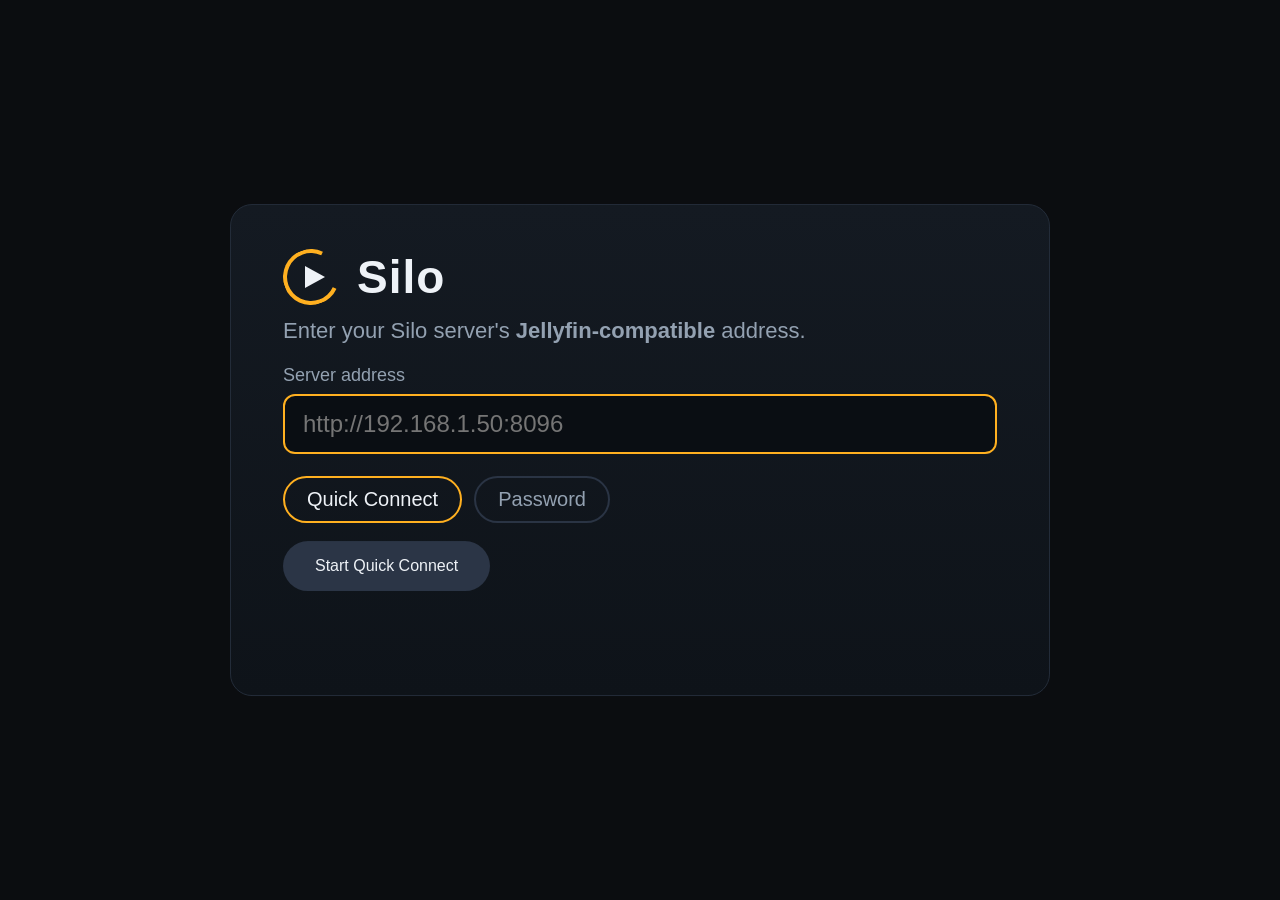
==== index.html @ a50a8976 "Initial import: Silo webOS client v0.5.0 Unofficial LG webOS client for the Silo media server, speak" ====
<!doctype html>
<html lang="en">
<head>
  <meta charset="utf-8">
  <meta name="viewport" content="width=device-width, initial-scale=1">
  <title>Silo</title>
  <link rel="stylesheet" href="css/app.css">
</head>
<body>
  <div id="app">

    <!-- ============ CONNECT ============ -->
    <section id="screen-connect" class="screen active">
      <div class="connect-wrap">
        <div class="brand">
          <span class="brand-mark"><span class="brand-ring"></span><span class="brand-play"></span></span>
          <h1>Silo</h1>
        </div>
        <p class="hint">Enter your Silo server's <strong>Jellyfin-compatible</strong> address.</p>

        <label class="field">
          <span>Server address</span>
          <input id="server-url" type="text" inputmode="url" spellcheck="false" autocomplete="off"
                 placeholder="http://192.168.1.50:8096">
        </label>

        <div class="tabs" role="tablist">
          <button class="tab active" data-tab="quick" role="tab">Quick Connect</button>
          <button class="tab" data-tab="pass" role="tab">Password</button>
        </div>

        <div class="pane active" id="pane-quick">
          <button id="qc-start" class="primary">Start Quick Connect</button>
          <div id="qc-code-wrap" class="qc hidden">
            <div class="qc-code" id="qc-code">------</div>
            <p class="hint">Open <span class="mono" id="qc-url">http://your-server/activate</span>
              on your phone or computer and enter this code.</p>
            <p class="hint dim" id="qc-status">Waiting for approval…</p>
          </div>
        </div>

        <div class="pane" id="pane-pass">
          <label class="field">
            <span>Username</span>
            <input id="username" type="text" spellcheck="false" autocomplete="username"
                   placeholder="you or you#Profile">
          </label>
          <label class="field">
            <span>Password</span>
            <input id="password" type="password" autocomplete="current-password">
          </label>
          <button id="pass-signin" class="primary">Sign in</button>
        </div>

        <p class="error" id="connect-error"></p>
      </div>
    </section>

    <!-- ============ HOME ============ -->
    <section id="screen-home" class="screen">
      <header class="topbar">
        <div class="logo"><span class="logo-dot"></span>Silo</div>
        <div class="topbar-right" id="home-user"></div>
      </header>
      <main id="home-rows" class="rows"></main>
    </section>

    <!-- ============ LIBRARY GRID ============ -->
    <section id="screen-grid" class="screen">
      <header class="topbar"><div class="logo" id="grid-title">Library</div></header>
      <main id="grid-wrap" class="grid-wrap"><div id="grid" class="grid"></div></main>
    </section>

    <!-- ============ DETAIL ============ -->
    <section id="screen-detail" class="screen">
      <div class="detail-bg" id="detail-bg"></div>
      <div class="detail-scrim"></div>
      <div class="detail-content">
        <img id="detail-poster" class="detail-poster" alt="">
        <div class="detail-meta">
          <h1 id="detail-title"></h1>
          <p class="detail-sub" id="detail-sub"></p>
          <p class="detail-overview" id="detail-overview"></p>
          <div class="detail-actions">
            <button id="detail-play" class="primary">Play</button>
            <button id="detail-watched" class="secondary">Mark watched</button>
            <button id="detail-fav" class="secondary">Add favorite</button>
            <button id="detail-version" class="secondary hidden">Version</button>
          </div>
        </div>
      </div>
      <div id="detail-episodes" class="detail-episodes hidden">
        <h2>Episodes</h2>
        <div id="episode-row" class="row"><div class="row-track" id="episode-track"></div></div>
      </div>
    </section>

    <!-- ============ SETTINGS ============ -->
    <section id="screen-settings" class="screen">
      <header class="topbar"><div class="logo">Settings</div></header>
      <main id="settings-list" class="settings"></main>
    </section>

    <!-- ============ SEARCH ============ -->
    <section id="screen-search" class="screen">
      <header class="topbar"><div class="logo">Search</div></header>
      <div class="search-bar">
        <input id="search-input" type="text" spellcheck="false" autocomplete="off"
               placeholder="Search movies and shows">
      </div>
      <p class="hint dim" id="search-hint">Type a title, then press OK</p>
      <main id="search-wrap" class="grid-wrap">
        <div id="search-grid" class="grid"></div>
      </main>
    </section>

    <!-- ============ PLAYER ============ -->
    <section id="screen-player" class="screen">
      <video id="video" playsinline></video>
      <div class="player-overlay" id="player-overlay">
        <div class="player-title" id="player-title"></div>
        <div class="po-barwrap"><div class="po-bar" id="po-bar"></div></div>
        <div class="po-time" id="po-time">0:00 / 0:00</div>
        <div class="po-controls hidden" id="po-controls">
          <button id="pc-prev" class="pc">-10 s</button>
          <button id="pc-play" class="pc">Play</button>
          <button id="pc-next" class="pc">+10 s</button>
          <button id="pc-subs" class="pc">Subtitles</button>
          <button id="pc-stop" class="pc">Stop</button>
        </div>
        <div class="player-status" id="player-status"></div>
      </div>
    </section>

  </div>

  <div id="fatal" class="fatal hidden"></div>

  <script src="js/seed.js"></script>
  <script src="js/api.js"></script>
  <script src="js/app.js"></script>
</body>
</html>
---- css/app.css ----
:root {
  --bg: #0b0d10;
  --bg2: #141a22;
  --fg: #eef2f7;
  --dim: #93a1b1;
  --accent: #ffb020;
  --card: #1b2230;
  --radius: 14px;
}

* { box-sizing: border-box; }

html, body {
  margin: 0; padding: 0;
  width: 100%; height: 100%;
  background: var(--bg);
  color: var(--fg);
  font-family: -apple-system, "Segoe UI", Roboto, "LG Smart UI", Helvetica, Arial, sans-serif;
  overflow: hidden;
  -webkit-user-select: none; user-select: none;
}

#app { position: relative; width: 100%; height: 100%; }

.screen {
  position: absolute; inset: 0;
  display: none;
  background: var(--bg);
}
.screen.active { display: block; }

/* ---------- generic ---------- */
.hidden { display: none !important; }
.mono { font-family: "SF Mono", Menlo, Consolas, monospace; }
.hint { color: var(--dim); font-size: 22px; line-height: 1.45; margin: 10px 0; }
.hint.dim { color: #6b7787; }
.error { color: #ff7b72; font-size: 20px; min-height: 26px; margin-top: 14px; }

button {
  font: inherit; color: var(--fg); cursor: default;
  background: var(--card);
  border: 2px solid transparent;
  border-radius: 999px;
  padding: 14px 30px;
  transition: transform .12s ease, background .12s ease, border-color .12s ease;
}
button.focused, button:focus {
  outline: none;
  border-color: var(--accent);
  background: #26303f;
  transform: scale(1.04);
}
button.primary { background: #2b3546; }
button.primary.focused { background: #3a4a63; border-color: var(--accent); }

/* ---------- CONNECT ---------- */
.connect-wrap {
  position: absolute; left: 50%; top: 50%;
  transform: translate(-50%, -50%);
  width: 820px;
  padding: 44px 52px;
  background: linear-gradient(180deg, #141a22, #0e1319);
  border: 1px solid #232c39;
  border-radius: 22px;
  max-height: 92vh;
  overflow-y: auto;
}
.brand { display: flex; align-items: center; gap: 18px; margin-bottom: 6px; }
.brand h1 { font-size: 46px; margin: 0; letter-spacing: 1px; }
.brand-mark { position: relative; width: 56px; height: 56px; flex: 0 0 56px; }
.brand-ring {
  position: absolute; inset: 0;
  border: 4px solid var(--accent);
  border-radius: 50%;
  border-right-color: transparent;
  transform: rotate(-20deg);
}
.brand-play {
  position: absolute; left: 22px; top: 17px;
  width: 0; height: 0;
  border-left: 20px solid var(--fg);
  border-top: 11px solid transparent;
  border-bottom: 11px solid transparent;
}

.field { display: block; margin: 18px 0; }
.field > span { display: block; font-size: 18px; color: var(--dim); margin-bottom: 8px; }
.field input {
  width: 100%;
  font: inherit; font-size: 24px;
  color: var(--fg);
  background: #0a0e13;
  border: 2px solid #2a3444;
  border-radius: 12px;
  padding: 14px 18px;
  outline: none;
}
.field input.focused, .field input:focus { border-color: var(--accent); }

.tabs { display: flex; gap: 12px; margin: 22px 0 8px; }
.tab {
  background: transparent; border: 2px solid #2a3444; padding: 10px 22px;
  font-size: 20px; color: var(--dim); border-radius: 999px;
}
.tab.active { color: var(--fg); border-color: var(--accent); }
.tab.focused { background: #1d2634; }

.pane { display: none; padding-top: 10px; }
.pane.active { display: block; }

.qc { margin-top: 20px; }
.qc-code {
  font-family: "SF Mono", Menlo, Consolas, monospace;
  font-size: 72px; letter-spacing: 14px;
  color: var(--accent);
  text-align: center;
  margin: 10px 0 4px;
}

/* ---------- TOPBAR ---------- */
.topbar {
  display: flex; align-items: center; justify-content: space-between;
  padding: 28px 60px 10px;
}
.logo { font-size: 28px; font-weight: 700; letter-spacing: .5px; display: flex; align-items: center; gap: 12px; }
.logo-dot { width: 16px; height: 16px; border-radius: 50%; background: var(--accent); display: inline-block; }
.topbar-right { color: var(--dim); font-size: 20px; }

/* ---------- ROWS ---------- */
.rows { padding: 10px 60px 40px; height: calc(100% - 90px); overflow-y: auto; overflow-x: hidden; }
.rows::-webkit-scrollbar,
.grid-wrap::-webkit-scrollbar { width: 0; height: 0; }
.row { margin-bottom: 26px; }
.row-title { font-size: 24px; color: var(--fg); margin: 0 0 12px 4px; font-weight: 600; }
.row-window { overflow: hidden; }
.row-track {
  display: flex; gap: 18px;
  transition: transform .28s cubic-bezier(.2,.7,.3,1);
  will-change: transform;
}

.card {
  flex: 0 0 220px;
  width: 220px;
  border-radius: var(--radius);
  overflow: hidden;
  background: var(--card);
  border: 3px solid transparent;
  transition: transform .12s ease, border-color .12s ease;
  position: relative;
}
.card.wide { flex-basis: 340px; width: 340px; }
.card img { display: block; width: 100%; height: 330px; object-fit: cover; background: #0a0e13; }
.card.wide img { height: 190px; }
.card .card-label {
  padding: 10px 12px 14px;
  font-size: 17px; line-height: 1.3;
  color: #dbe3ec;
  max-height: 66px; overflow: hidden;
}
.card.focused {
  border-color: var(--accent);
  transform: scale(1.06);
  z-index: 2;
}

/* library tile */
.card.library {
  flex-basis: 300px;
  width: 300px;
  min-height: 170px;
  display: flex;
  align-items: flex-end;
  background: linear-gradient(145deg, #223046, #131a24 70%);
}
.card.library .card-label {
  font-size: 24px;
  font-weight: 600;
  color: #f2f6fb;
  padding: 18px 20px;
  max-height: none;
}

/* ---------- FATAL ERROR BAR (remote debugging aid) ---------- */
.fatal {
  position: fixed;
  left: 0; right: 0; bottom: 0;
  padding: 14px 24px;
  background: #5c1a1a;
  color: #ffd7d7;
  font: 16px/1.4 "SF Mono", Menlo, Consolas, monospace;
  z-index: 9999;
  max-height: 30vh;
  overflow-y: auto;
  white-space: pre-wrap;
}

/* ---------- GRID ---------- */
.grid-wrap {
  height: calc(100% - 90px);
  padding: 10px 60px 60px;
  overflow-y: auto;
  overflow-x: hidden;
}
.grid {
  display: grid;
  grid-template-columns: repeat(6, 1fr);
  gap: 26px 22px;
}
.grid .card { flex: none; width: auto; }
.grid .card img { height: 300px; }
.grid .card .card-label { font-size: 16px; }

/* ---------- SETTINGS ---------- */
.settings { padding: 10px 60px 60px; height: calc(100% - 90px); overflow-y: auto; }
.settings::-webkit-scrollbar { width: 0; }
.set-header {
  font-size: 18px;
  color: var(--dim);
  text-transform: uppercase;
  letter-spacing: 1.2px;
  margin: 26px 0 10px 6px;
}
.set-row {
  display: flex;
  align-items: center;
  justify-content: space-between;
  padding: 16px 22px;
  margin-bottom: 8px;
  background: #131a24;
  border: 2px solid transparent;
  border-radius: 12px;
  font-size: 22px;
}
.set-row.is-info { background: transparent; }
.set-row.focused {
  border-color: var(--accent);
  background: #1d2634;
}
.set-value { color: var(--fg); }
.set-row.is-info .set-value { color: var(--dim); }
.set-row.focused .set-value { color: var(--accent); }
.card.library.settings-tile { background: linear-gradient(145deg, #16263a, #0b1219 70%); }
.card.library.settings-tile .card-label { color: #9fc3e8; }

/* ---------- SEARCH ---------- */
.search-bar { padding: 0 60px 6px; }
.search-bar input {
  width: 100%;
  font: inherit; font-size: 28px;
  color: var(--fg);
  background: #0a0e13;
  border: 2px solid #2a3444;
  border-radius: 14px;
  padding: 16px 22px;
  outline: none;
}
.search-bar input:focus { border-color: var(--accent); }
#search-hint { padding: 0 60px; }
#search-wrap {
  position: absolute;
  top: 250px; bottom: 0; left: 0; right: 0;
  height: auto;
}
.card.library.search-tile {
  background: linear-gradient(145deg, #3b2a0e, #191205 70%);
}
.card.library.search-tile .card-label { color: var(--accent); }

/* ---------- DETAIL ---------- */
.detail-bg {
  position: absolute; inset: 0;
  background-size: cover; background-position: center 20%;
  filter: saturate(1.05);
  opacity: .55;
}
.detail-scrim {
  position: absolute; inset: 0;
  background:
    linear-gradient(90deg, rgba(11,13,16,.97) 0%, rgba(11,13,16,.86) 38%, rgba(11,13,16,.35) 70%, rgba(11,13,16,.9) 100%),
    linear-gradient(0deg, rgba(11,13,16,.98) 0%, rgba(11,13,16,0) 55%);
}
.detail-content {
  position: absolute; left: 80px; right: 80px; top: 120px;
  display: flex; gap: 44px;
  max-height: 60%;
}
.detail-poster {
  width: 300px; height: 450px; object-fit: cover;
  border-radius: 16px;
  box-shadow: 0 24px 60px rgba(0,0,0,.6);
  background: #0a0e13;
}
.detail-meta { flex: 1; min-width: 0; }
.detail-meta h1 { font-size: 56px; margin: 6px 0 10px; line-height: 1.1; }
.detail-sub { color: var(--dim); font-size: 22px; margin: 0 0 18px; }
.detail-overview {
  font-size: 22px; line-height: 1.5; color: #cfd8e3;
  max-height: 210px; overflow: hidden;
  margin: 0 0 26px;
}
.detail-actions { display: flex; gap: 16px; }
.detail-actions button { font-size: 22px; padding: 16px 44px; }

.detail-episodes {
  position: absolute; left: 80px; right: 80px; bottom: 40px;
}
.detail-episodes h2 { font-size: 22px; color: var(--dim); font-weight: 500; margin: 0 0 10px; }
.detail-episodes .row { margin: 0; }

/* ---------- PLAYER ---------- */
#screen-player { background: #000; }
#video { position: absolute; inset: 0; width: 100%; height: 100%; background: #000; }
.player-overlay {
  position: absolute; left: 0; right: 0; bottom: 0;
  padding: 40px 60px;
  background: linear-gradient(0deg, rgba(0,0,0,.85), rgba(0,0,0,0));
  transition: opacity .3s ease;
}
.player-overlay.fade { opacity: 0; }
.player-title { font-size: 28px; font-weight: 600; }
.player-status { font-size: 20px; color: var(--dim); margin-top: 10px; min-height: 26px; }

.po-barwrap {
  height: 6px;
  background: #2a3444;
  border-radius: 3px;
  overflow: hidden;
  margin: 16px 0 8px;
}
.po-bar { height: 100%; width: 0%; background: var(--accent); transition: width .2s linear; }
.po-time { font-size: 18px; color: var(--dim); font-variant-numeric: tabular-nums; }

.po-controls {
  display: flex;
  gap: 14px;
  margin-top: 18px;
  flex-wrap: wrap;
}
.po-controls .pc {
  font-size: 20px;
  padding: 12px 26px;
  background: #1b2230;
  border: 2px solid transparent;
  border-radius: 999px;
}
.po-controls .pc.focused {
  border-color: var(--accent);
  background: #2c384a;
  transform: scale(1.05);
}

/* detail secondary actions */
.detail-actions button.secondary {
  background: #1b2230;
  font-size: 20px;
  padding: 14px 28px;
}
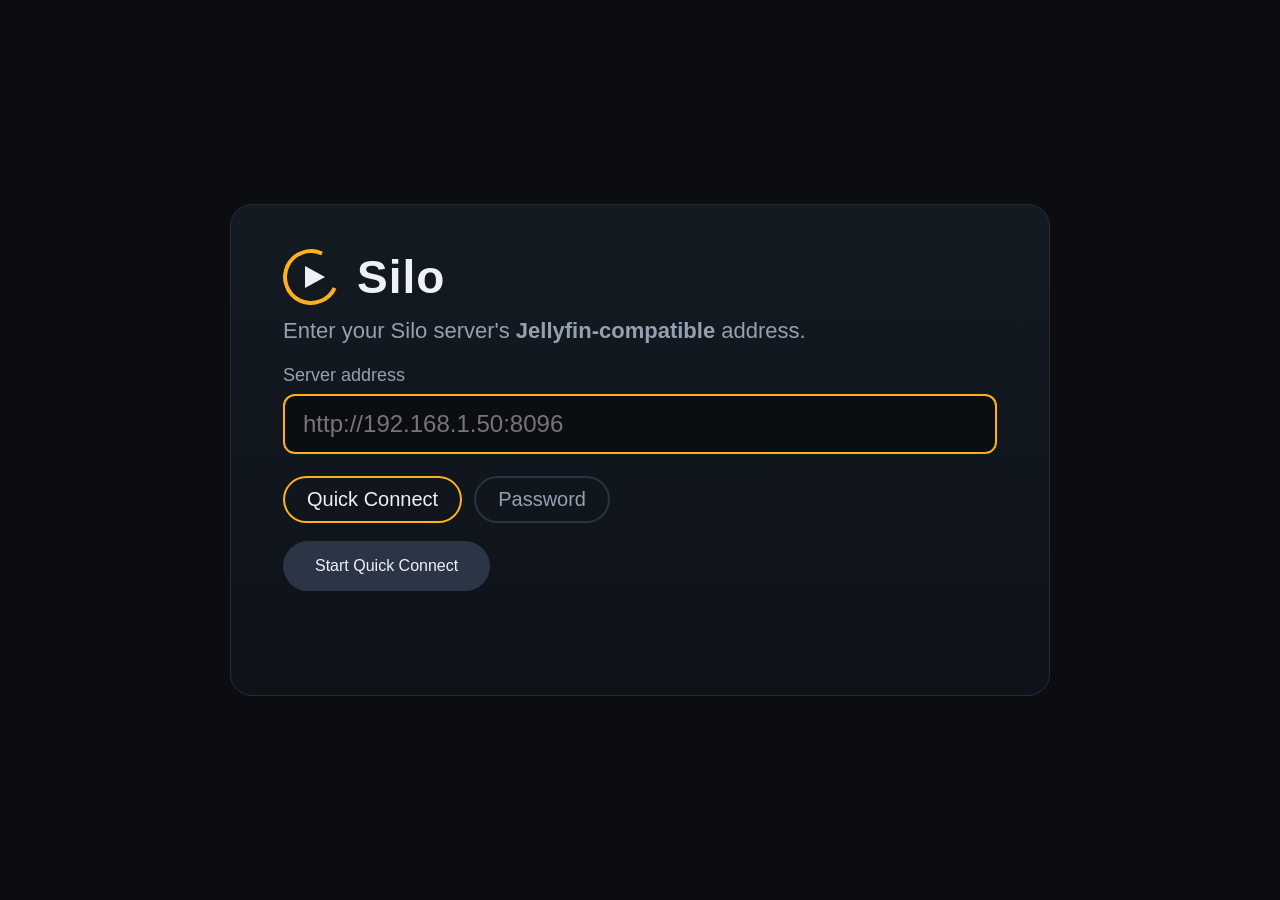
==== commit 84e2d0de: "0.7.0: read MKV subtitles from the file, fix search and Back navigation Subtitles - js/mkvsubs.js re" ====
--- a/index.html
+++ b/index.html
@@ -138,6 +138,7 @@
 
   <script src="js/seed.js"></script>
   <script src="js/api.js"></script>
+  <script src="js/mkvsubs.js"></script>
   <script src="js/app.js"></script>
 </body>
 </html>
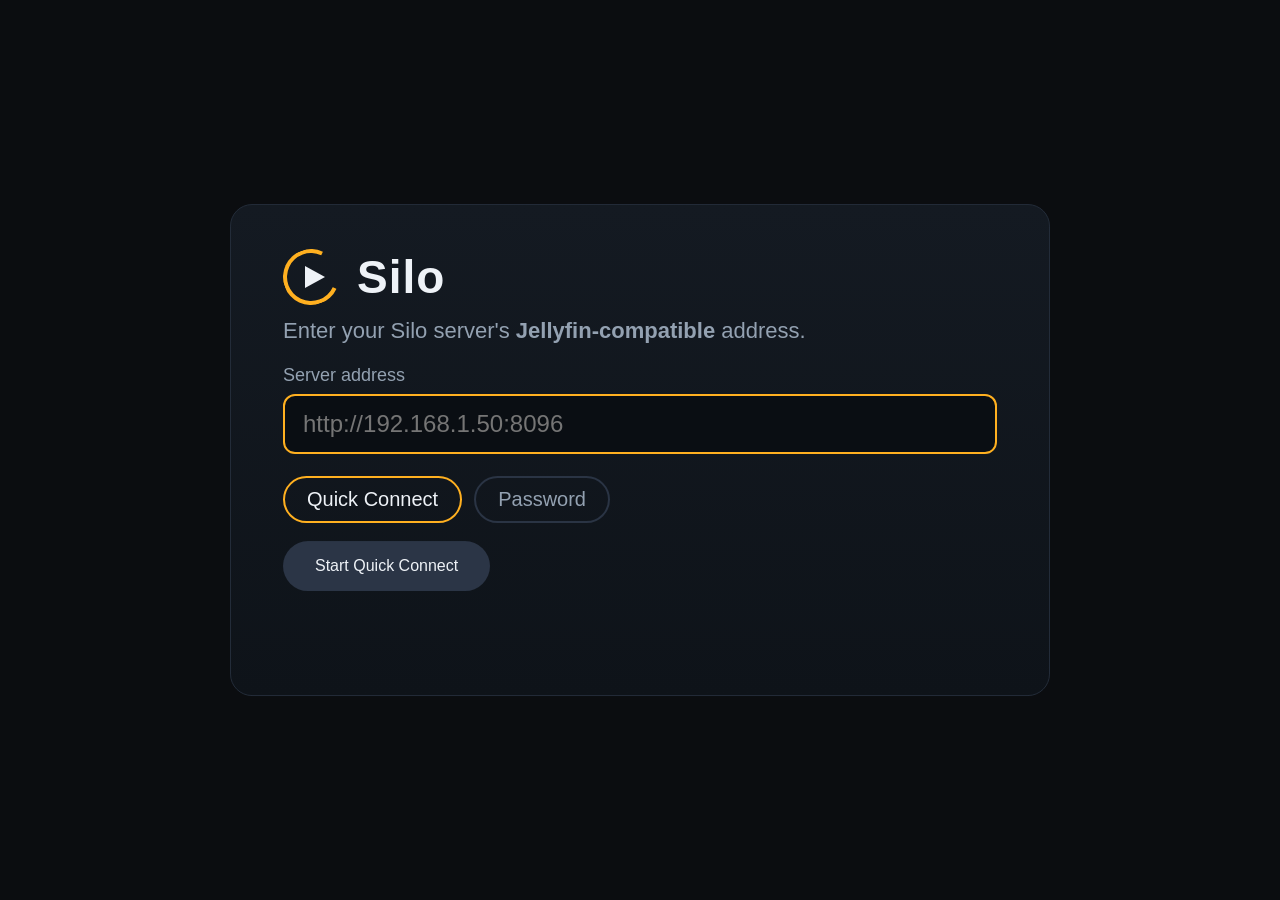
==== commit 72aafbfd: "0.8.0: seasons and Next Up, library sort/filter/A–Z, player recovery Series - Series page has season" ====
--- a/index.html
+++ b/index.html
@@ -67,7 +67,17 @@
 
     <!-- ============ LIBRARY GRID ============ -->
     <section id="screen-grid" class="screen">
-      <header class="topbar"><div class="logo" id="grid-title">Library</div></header>
+      <header class="topbar">
+        <div class="logo" id="grid-title">Library</div>
+        <div class="topbar-right" id="grid-count"></div>
+      </header>
+      <div class="grid-tools">
+        <div class="chips" id="grid-chips">
+          <button class="chip" id="gt-sort">Sort: Name</button>
+          <button class="chip" id="gt-filter">Show: All</button>
+        </div>
+        <div class="chips letters" id="grid-letters"></div>
+      </div>
       <main id="grid-wrap" class="grid-wrap"><div id="grid" class="grid"></div></main>
     </section>
 
@@ -90,7 +100,7 @@
         </div>
       </div>
       <div id="detail-episodes" class="detail-episodes hidden">
-        <h2>Episodes</h2>
+        <div class="chips" id="season-tabs"></div>
         <div id="episode-row" class="row"><div class="row-track" id="episode-track"></div></div>
       </div>
     </section>
--- a/css/app.css
+++ b/css/app.css
@@ -196,8 +196,18 @@
 }
 
 /* ---------- GRID ---------- */
+.grid-tools { padding: 0 60px 6px; }
+.chips { display: flex; gap: 10px; margin: 0 0 10px; flex-wrap: nowrap; }
+.chip {
+  background: transparent; border: 2px solid #2a3444; padding: 8px 20px;
+  font-size: 19px; color: var(--dim); border-radius: 999px; white-space: nowrap;
+}
+.chip.active { color: var(--fg); border-color: var(--accent); }
+.chip.focused { background: #26303f; color: var(--fg); border-color: var(--accent); transform: scale(1.04); }
+.letters .chip { padding: 6px 0; width: 46px; font-size: 17px; text-align: center; }
+.letters.hidden { display: none; }
 .grid-wrap {
-  height: calc(100% - 90px);
+  height: calc(100% - 200px);
   padding: 10px 60px 60px;
   overflow-y: auto;
   overflow-x: hidden;
@@ -305,7 +315,8 @@
 .detail-episodes {
   position: absolute; left: 80px; right: 80px; bottom: 40px;
 }
-.detail-episodes h2 { font-size: 22px; color: var(--dim); font-weight: 500; margin: 0 0 10px; }
+.detail-episodes .chips { overflow: hidden; }
+.card .card-label .played { color: var(--accent); margin-left: 6px; }
 .detail-episodes .row { margin: 0; }
 
 /* ---------- PLAYER ---------- */
